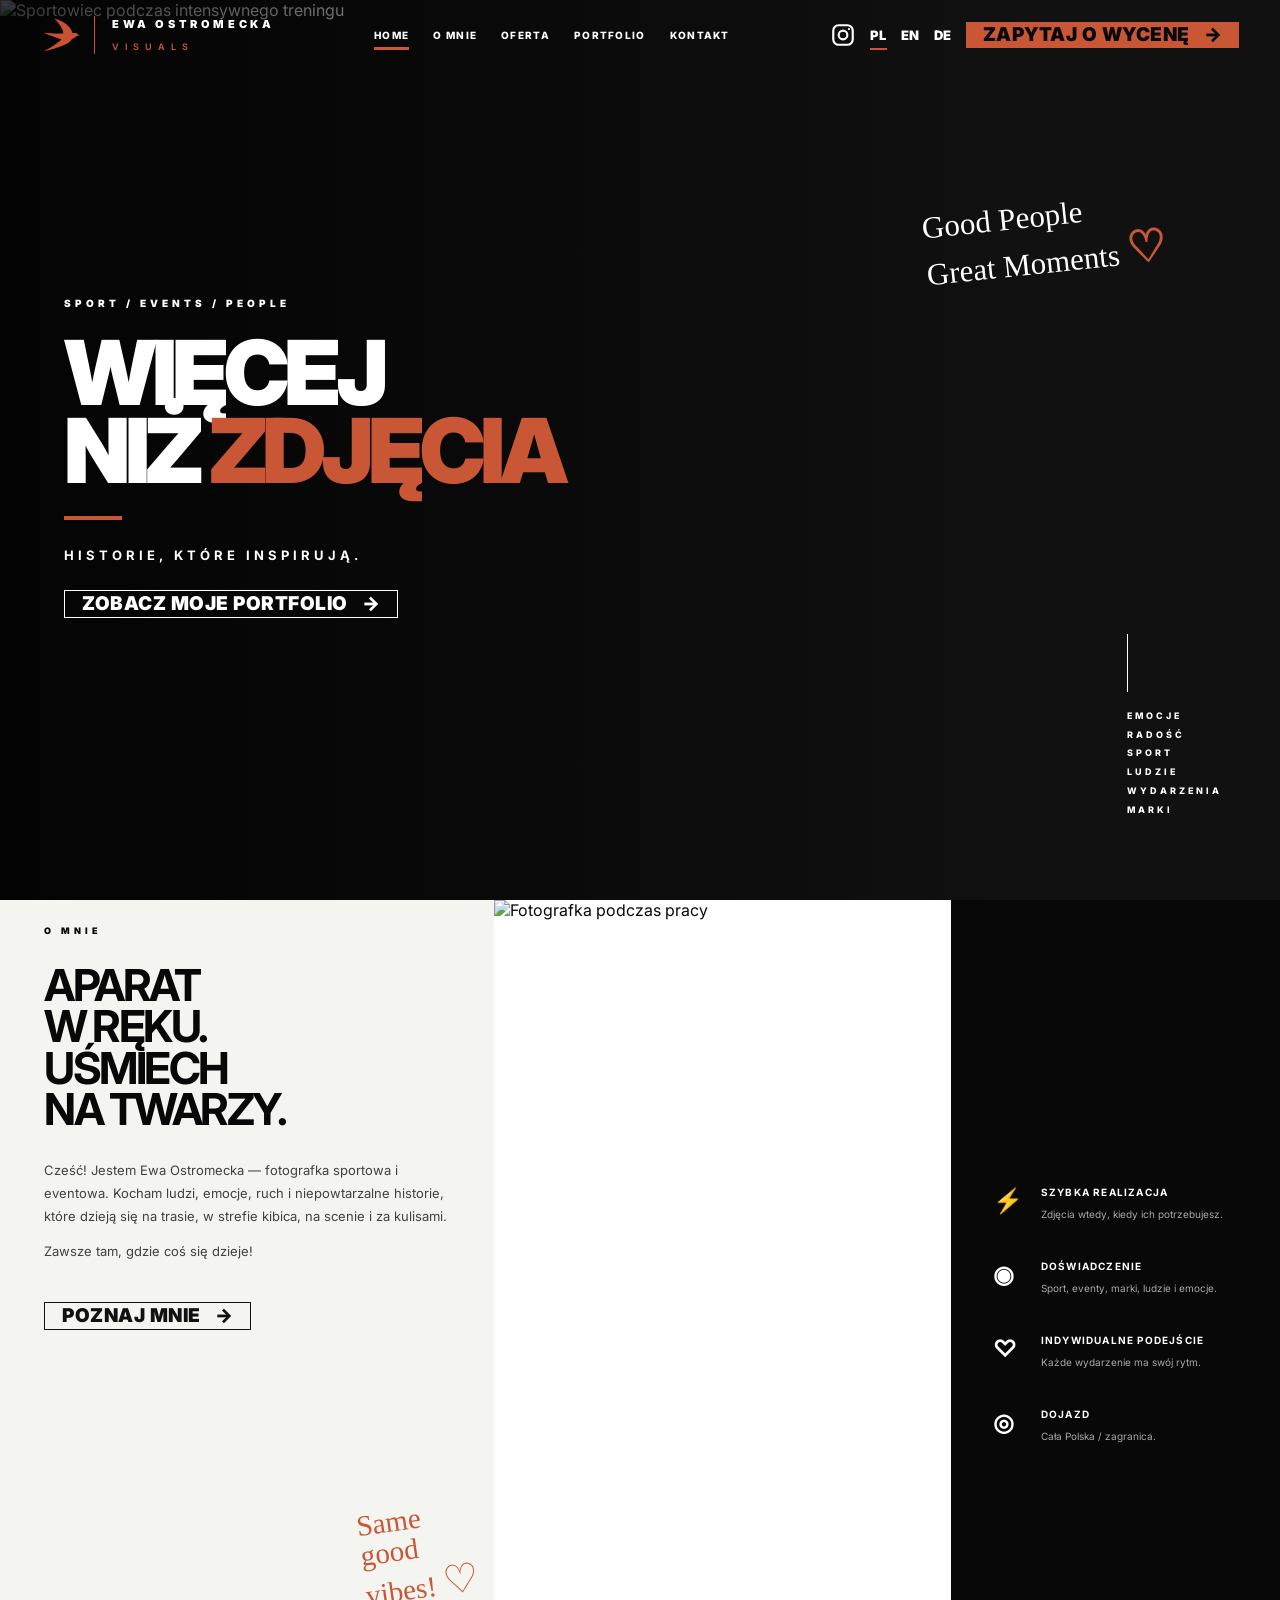
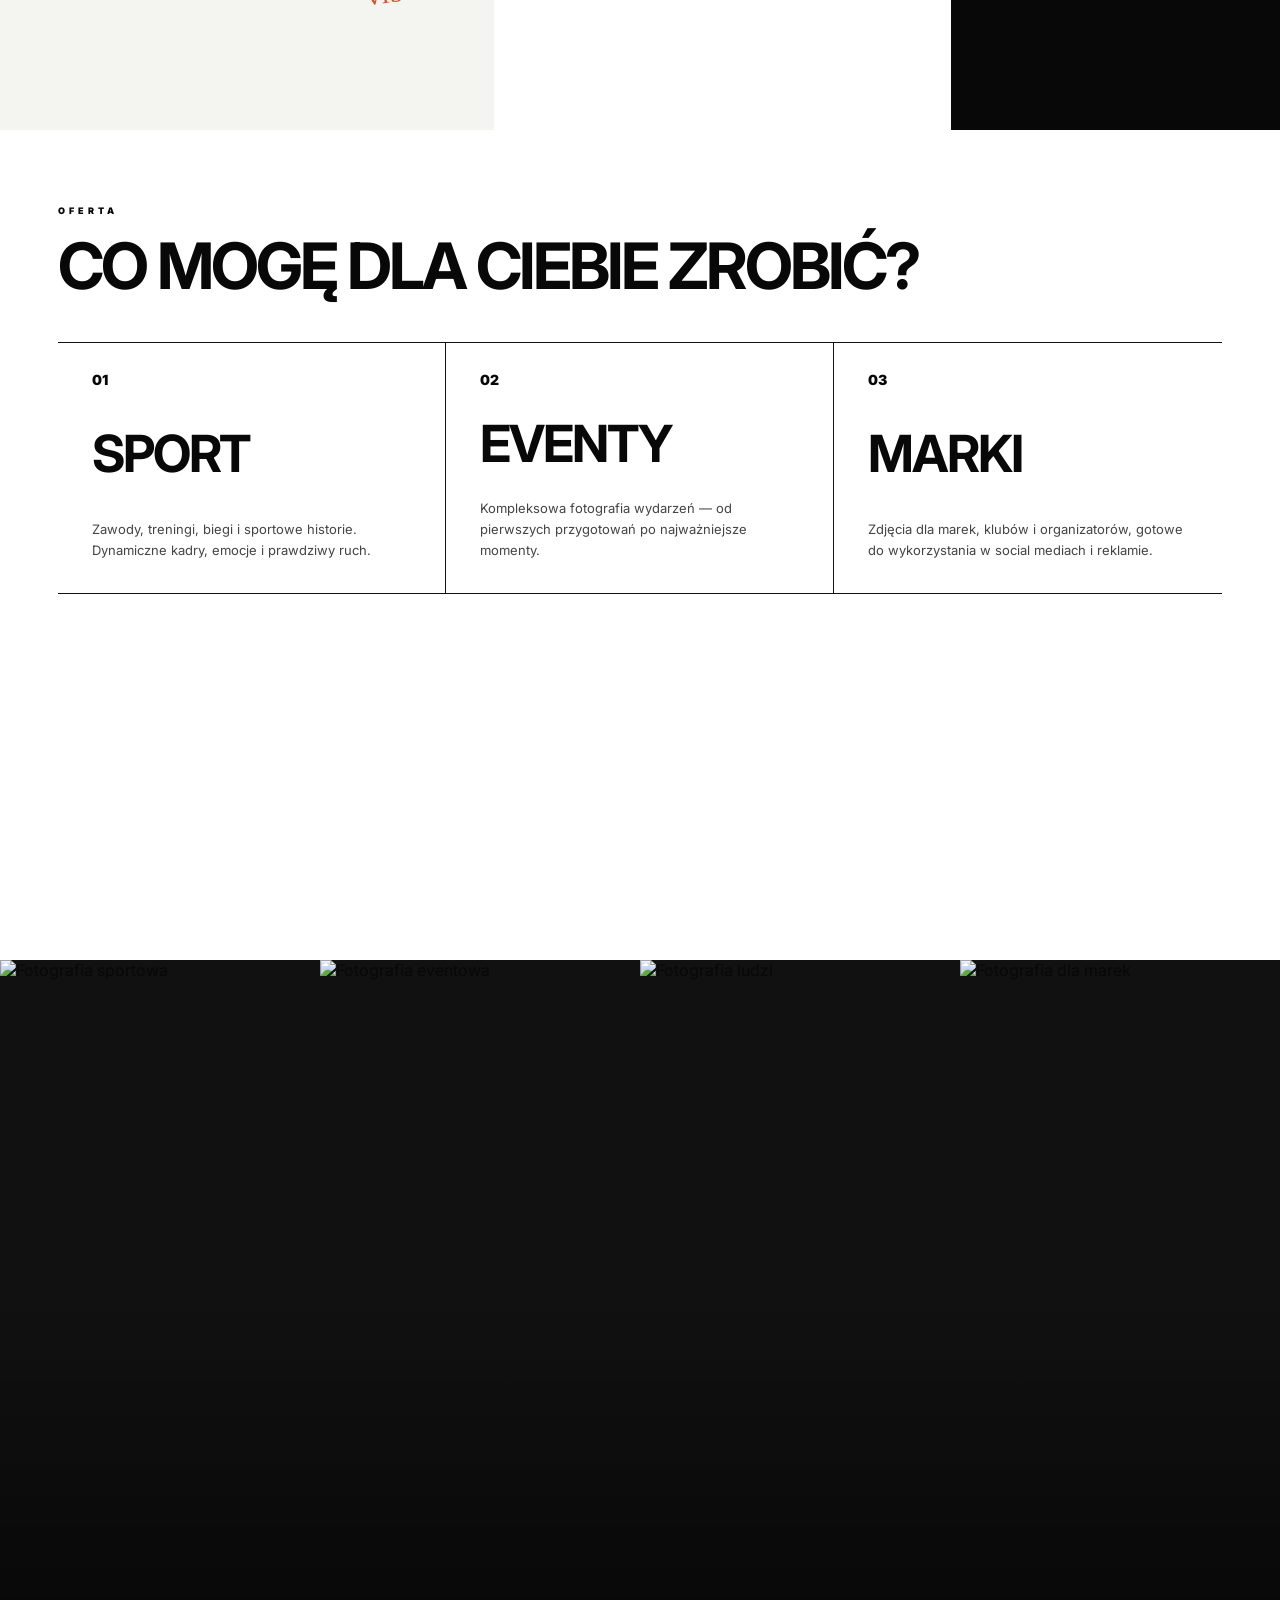
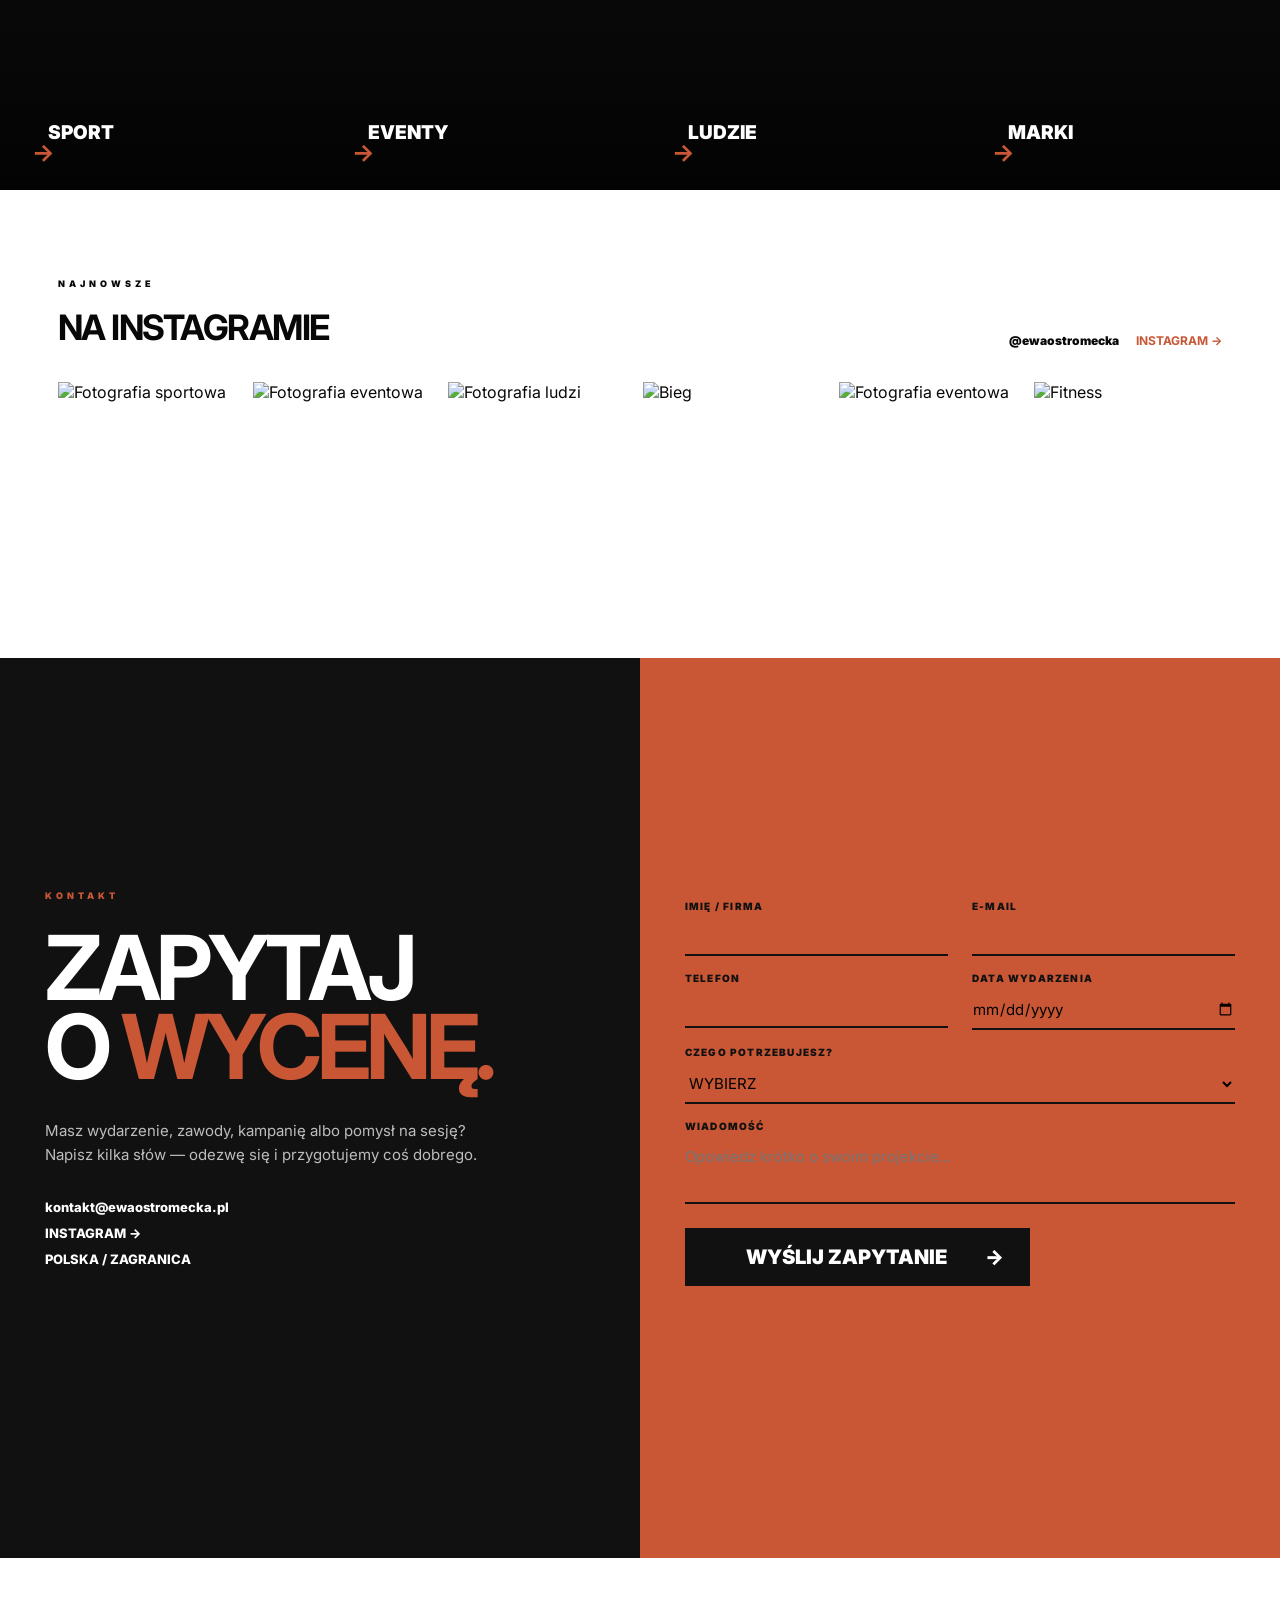
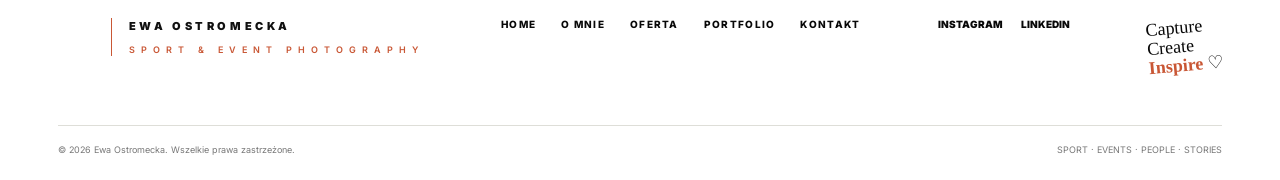
==== ewa-ostromecka-site/index.html @ eaaceb89 "Initial website version" ====
<!doctype html>
<html lang="pl">
<head>
  <meta charset="utf-8">
  <meta name="viewport" content="width=device-width, initial-scale=1">

  <title>Ewa Ostromecka — Sport & Event Photography</title>

  <meta
    name="description"
    content="Ewa Ostromecka — fotografia sportowa i eventowa. Emocje, ludzie, ruch i historie, które zostają na dłużej."
  >

  <meta name="theme-color" content="#caff00">

  <link rel="preconnect" href="https://fonts.googleapis.com">
  <link rel="preconnect" href="https://fonts.gstatic.com" crossorigin>

  <link
    href="https://fonts.googleapis.com/css2?family=Inter:wght@400;500;600;700;800;900&family=Permanent+Marker&display=swap"
    rel="stylesheet"
  >

  <link rel="stylesheet" href="css/style.css">
</head>

<body>

<header class="site-header" id="siteHeader">

  <a
  class="brand"
  href="#home"
  aria-label="Ewa Ostromecka — strona główna"
>
  <span class="brand-mark">
    <img src="images/jaskolka-final-czysta.png" alt="">
  </span>

  <span class="brand-name">
    EWA OSTROMECKA
  </span>

  <span class="brand-sub">
    VISUALS
  </span>
</a>

  <nav class="main-nav" aria-label="Główna nawigacja">

    <a
      class="active"
      href="#home"
      data-i18n="navHome"
    >
      HOME
    </a>

    <a
      href="#about"
      data-i18n="navAbout"
    >
      O MNIE
    </a>

    <a
      href="#offer"
      data-i18n="navOffer"
    >
      OFERTA
    </a>

    <a
      href="#portfolio"
      data-i18n="navPortfolio"
    >
      PORTFOLIO
    </a>

    <a
      href="#contact"
      data-i18n="navContact"
    >
      KONTAKT
    </a>

  </nav>


  <div class="header-actions">

    <a
      class="ig-mini"
      href="https://www.instagram.com/ewaostromecka/"
      target="_blank"
      rel="noopener"
      aria-label="Instagram"
    >
      <svg viewBox="0 0 24 24" aria-hidden="true">
        <rect x="3" y="3" width="18" height="18" rx="5" ry="5"></rect>
        <circle cx="12" cy="12" r="4"></circle>
        <circle cx="17.5" cy="6.5" r="1"></circle>
      </svg>
    </a>


    <div class="lang-switcher">

      <button
        class="lang-btn active"
        data-lang="pl"
      >
        PL
      </button>

      <button
        class="lang-btn"
        data-lang="en"
      >
        EN
      </button>

      <button
        class="lang-btn"
        data-lang="de"
      >
        DE
      </button>

    </div>


    <a class="button button-lime" href="#contact">
      <span data-i18n="quote">
        ZAPYTAJ O WYCENĘ
      </span>
      <span>→</span>
    </a>


    <button
      class="menu-toggle"
      aria-label="Otwórz menu"
      aria-expanded="false"
    >
      <span></span>
      <span></span>
    </button>

  </div>

</header>


<main>


<!-- =========================
     HOME
========================= -->

<section class="hero" id="home">

  <div class="hero-media">

    <img
      src="https://images.unsplash.com/photo-1538805060514-97d9cc17730c?auto=format&fit=crop&w=2200&q=88"
      alt="Sportowiec podczas intensywnego treningu"
      data-i18n-alt="heroImageAlt"
    >

  </div>


  <div class="hero-overlay"></div>


  <div class="hero-content reveal">

    <div
      class="eyebrow"
      data-i18n="heroEyebrow"
    >
      SPORT / EVENTS / PEOPLE
    </div>


    <h1>
      <span data-i18n="heroTitle">
        WIĘCEJ<br>
        NIŻ <em>ZDJĘCIA</em>
      </span>
    </h1>


    <span class="accent-line"></span>


    <p data-i18n="heroText">
      Historie, które inspirują.
    </p>


    <a
      class="button button-outline"
      href="#portfolio"
    >
      <span data-i18n="portfolioButton">
        ZOBACZ MOJE PORTFOLIO
      </span>
      <span>→</span>
    </a>

  </div>


  <div class="hero-scribble">
    Good People<br>
    <strong>Great Moments</strong>
    <b>♡</b>
  </div>


  <div class="hero-side">
    <span data-i18n="heroSide">
      EMOCJE<br>
      RADOŚĆ<br>
      SPORT<br>
      LUDZIE<br>
      WYDARZENIA<br>
      MARKI
    </span>
  </div>

</section>



<!-- =========================
     O MNIE
========================= -->

<section class="about" id="about">

  <div class="about-copy reveal">

   <div class="section-label" data-i18n="aboutLabel">
  O MNIE <span></span>
</div>


    <h2 data-i18n="aboutTitle">
      APARAT<br>
      W RĘKU.<br>
      UŚMIECH<br>
      NA TWARZY.
    </h2>


    <p data-i18n="aboutText1">
      Cześć! Jestem Ewa Ostromecka — fotografka sportowa i eventowa.
      Kocham ludzi, emocje, ruch i niepowtarzalne historie, które dzieją
      się na trasie, w strefie kibica, na scenie i za kulisami.
    </p>


    <p data-i18n="aboutText2">
      Zawsze tam, gdzie coś się dzieje!
    </p>


    <a
      class="button button-dark-outline"
      href="#contact"
    >
      <span data-i18n="aboutButton">
        POZNAJ MNIE
      </span>
      <span>→</span>
    </a>

  </div>


  <div class="about-photo reveal">

    <img
      src="https://images.unsplash.com/photo-1554048612-b6a482bc67e5?auto=format&fit=crop&w=1200&q=88"
      alt="Fotografka podczas pracy"
      data-i18n-alt="aboutImageAlt"
    >


    <div class="photo-sticker">
      Same<br>
      good<br>
      vibes! <span>♡</span>
    </div>

  </div>


  <div class="benefits">


    <article>

      <strong>⚡</strong>

      <div>

        <h3 data-i18n="benefit1Title">
          SZYBKA REALIZACJA
        </h3>

        <p data-i18n="benefit1Text">
          Zdjęcia wtedy, kiedy ich potrzebujesz.
        </p>

      </div>

    </article>



    <article>

      <strong>◉</strong>

      <div>

        <h3 data-i18n="benefit2Title">
          DOŚWIADCZENIE
        </h3>

        <p data-i18n="benefit2Text">
          Sport, eventy, marki, ludzie i emocje.
        </p>

      </div>

    </article>



    <article>

      <strong>♡</strong>

      <div>

        <h3 data-i18n="benefit3Title">
          INDYWIDUALNE PODEJŚCIE
        </h3>

        <p data-i18n="benefit3Text">
          Każde wydarzenie ma swój rytm.
        </p>

      </div>

    </article>



    <article>

      <strong>◎</strong>

      <div>

        <h3 data-i18n="benefit4Title">
          DOJAZD
        </h3>

        <p data-i18n="benefit4Text">
          Cała Polska / zagranica.
        </p>

      </div>

    </article>

  </div>

</section>



<!-- =========================
     OFERTA
========================= -->

<section class="offer reveal" id="offer">

  <div class="section-head">

    <div>

      <div class="section-label" data-i18n="offerLabel">
  OFERTA <span></span>
</div>


      <h2 data-i18n="offerTitle">
        CO MOGĘ DLA CIEBIE ZROBIĆ?
      </h2>

    </div>

  </div>


  <div class="offer-grid">


    <article class="offer-card">

      <span class="offer-number">
        01
      </span>


      <h3 data-i18n="sportTitle">
        SPORT
      </h3>


      <p data-i18n="sportText">
        Zawody, treningi, biegi i sportowe historie.
        Dynamiczne kadry, emocje i prawdziwy ruch.
      </p>

    </article>



    <article class="offer-card">

      <span class="offer-number">
        02
      </span>


      <h3 data-i18n="eventsTitle">
        EVENTY
      </h3>


      <p data-i18n="eventsText">
        Kompleksowa fotografia wydarzeń — od pierwszych
        przygotowań po najważniejsze momenty.
      </p>

    </article>



    <article class="offer-card">

      <span class="offer-number">
        03
      </span>


      <h3 data-i18n="brandsTitle">
        MARKI
      </h3>


      <p data-i18n="brandsText">
        Zdjęcia dla marek, klubów i organizatorów,
        gotowe do wykorzystania w social mediach i reklamie.
      </p>

    </article>

  </div>

</section>



<!-- =========================
     PORTFOLIO
========================= -->

<section class="category-grid" id="portfolio">


  <a
    class="category-card reveal"
    href="#offer"
  >

    <img
      src="https://images.unsplash.com/photo-1552674605-db6ffd4facb5?auto=format&fit=crop&w=1000&q=85"
      alt="Fotografia sportowa"
      data-i18n-alt="sportImageAlt"
    >

    <span>
      <span data-i18n="sportTitle">
        SPORT
      </span>
      <b>→</b>
    </span>

  </a>



  <a
    class="category-card reveal"
    href="#offer"
  >

    <img
      src="https://images.unsplash.com/photo-1492684223066-81342ee5ff30?auto=format&fit=crop&w=1000&q=85"
      alt="Fotografia eventowa"
      data-i18n-alt="eventsImageAlt"
    >

    <span>
      <span data-i18n="eventsTitle">
        EVENTY
      </span>
      <b>→</b>
    </span>

  </a>



  <a
    class="category-card reveal"
    href="#offer"
  >

    <img
      src="https://images.unsplash.com/photo-1534528741775-53994a69daeb?auto=format&fit=crop&w=1000&q=85"
      alt="Fotografia ludzi"
      data-i18n-alt="peopleImageAlt"
    >

    <span>
      <span data-i18n="peopleTitle">
        LUDZIE
      </span>
      <b>→</b>
    </span>

  </a>



  <a
    class="category-card reveal"
    href="#offer"
  >

    <img
      src="https://images.unsplash.com/photo-1529139574466-a303027c1d8b?auto=format&fit=crop&w=1000&q=85"
      alt="Fotografia dla marek"
      data-i18n-alt="brandsImageAlt"
    >

    <span>
      <span data-i18n="brandsTitle">
        MARKI
      </span>
      <b>→</b>
    </span>

  </a>

</section>



<!-- =========================
     INSTAGRAM
========================= -->

<section class="instagram">

  <div class="section-head reveal">

    <div>
<div class="section-label">
  <span class="label-text" data-i18n="instagramLabel">
    NAJNOWSZE
  </span>
</div>


      <h2 data-i18n="instagramTitle">
        NA INSTAGRAMIE
      </h2>

    </div>


    <a
      href="https://www.instagram.com/ewaostromecka/"
      target="_blank"
      rel="noopener"
    >
      @ewaostromecka
      <b data-i18n="instagramLink">
        INSTAGRAM →
      </b>
    </a>

  </div>


  <div class="ig-grid">


    <a
      href="https://www.instagram.com/ewaostromecka/"
      target="_blank"
      class="ig-item"
    >

      <img
        src="https://images.unsplash.com/photo-1517649763962-0c623066013b?auto=format&fit=crop&w=700&q=85"
        alt="Sport"
        data-i18n-alt="sportImageAlt"
      >

    </a>



    <a
      href="https://www.instagram.com/ewaostromecka/"
      target="_blank"
      class="ig-item"
    >

      <img
        src="https://images.unsplash.com/photo-1506157786151-b8491531f063?auto=format&fit=crop&w=700&q=85"
        alt="Event"
        data-i18n-alt="eventsImageAlt"
      >

    </a>



    <a
      href="https://www.instagram.com/ewaostromecka/"
      target="_blank"
      class="ig-item"
    >

      <img
        src="https://images.unsplash.com/photo-1517841905240-472988babdf9?auto=format&fit=crop&w=700&q=85"
        alt="People"
        data-i18n-alt="peopleImageAlt"
      >

    </a>



    <a
      href="https://www.instagram.com/ewaostromecka/"
      target="_blank"
      class="ig-item"
    >

      <img
        src="https://images.unsplash.com/photo-1552674605-db6ffd4facb5?auto=format&fit=crop&w=700&q=85"
        alt="Running"
        data-i18n-alt="runningImageAlt"
      >

    </a>



    <a
      href="https://www.instagram.com/ewaostromecka/"
      target="_blank"
      class="ig-item"
    >

      <img
        src="https://images.unsplash.com/photo-1492684223066-81342ee5ff30?auto=format&fit=crop&w=700&q=85"
        alt="Event photography"
        data-i18n-alt="eventPhotographyImageAlt"
      >

    </a>



    <a
      href="https://www.instagram.com/ewaostromecka/"
      target="_blank"
      class="ig-item"
    >

      <img
        src="https://images.unsplash.com/photo-1518611012118-696072aa579a?auto=format&fit=crop&w=700&q=85"
        alt="Fitness"
        data-i18n-alt="fitnessImageAlt"
      >

    </a>

  </div>

</section>


<!-- =========================
     KONTAKT
========================= -->

<section class="contact-section" id="contact">

  <div class="contact-left">

    <div class="section-label" data-i18n="contactLabel">
  KONTAKT
</div>

<h2 data-i18n="contactFormTitle">
  ZAPYTAJ<br>
  O <em>WYCENĘ.</em>
</h2>

<p class="contact-intro" data-i18n="contactIntro">
  Masz wydarzenie, zawody, kampanię albo pomysł na sesję?
  Napisz kilka słów — odezwę się i przygotujemy coś dobrego.
</p>

    <div class="contact-details">

  <a href="mailto:kontakt@ewaostromecka.pl">
    kontakt@ewaostromecka.pl
  </a>

  <a href="https://www.instagram.com/ewaostromecka/"
     target="_blank"
     rel="noopener"
     data-i18n="instagramContact">
    INSTAGRAM →
  </a>

  <span data-i18n="location">
    POLSKA / ZAGRANICA
  </span>

</div>

  </div>


  <div class="contact-form-wrap">

    <form class="contact-form">

      <div class="form-row">

        <label>
  <span data-i18n="formName">IMIĘ / FIRMA</span>
  <input type="text" name="name" required>
</label>

        <label>
  <span data-i18n="formEmail">E-MAIL</span>
  <input type="email" name="email" required>
</label>

      </div>

      <div class="form-row">

        <label>
  <span data-i18n="formPhone">TELEFON</span>
  <input type="tel" name="phone">
</label>

       <label>
  <span data-i18n="formDate">DATA WYDARZENIA</span>
  <input type="date" name="date">
</label>

      </div>

     <label>
  <span data-i18n="formType">CZEGO POTRZEBUJESZ?</span>

  <select name="type">
  <option value="" data-i18n="formChoose" disabled selected hidden>WYBIERZ</option>
  <option value="sport" data-i18n="formSport">SPORT</option>
  <option value="event" data-i18n="formEvent">EVENT</option>
  <option value="people" data-i18n="formPeople">LUDZIE</option>
  <option value="brand" data-i18n="formBrand">MARKA</option>
  <option value="other" data-i18n="formOther">INNE</option>
</select>
</label>

 <label>
  <span data-i18n="formMessage">WIADOMOŚĆ</span>

  <textarea
    name="message"
    rows="5"
    data-i18n-placeholder="formPlaceholder"
    placeholder="Opowiedz krótko o swoim projekcie..."
  ></textarea>
</label>

     <button type="submit" class="contact-submit">
  <span data-i18n="formSubmit">WYŚLIJ ZAPYTANIE</span>
  <span>→</span>
</button>

    </form>

  </div>

</section>



<!-- =========================
     FOOTER
========================= -->

<footer>

  <div class="footer-top">


    <a
      class="brand dark-brand"
      href="#home"
    >

      <span class="brand-mark">
        <i>E</i><b>O</b>
      </span>

      <span class="brand-name">
        EWA OSTROMECKA
      </span>

      <span class="brand-sub">
        SPORT & EVENT PHOTOGRAPHY
      </span>

    </a>



    <nav class="footer-nav">

      <a href="#home" data-i18n="navHome">
        HOME
      </a>

      <a href="#about" data-i18n="navAbout">
        O MNIE
      </a>

      <a href="#offer" data-i18n="navOffer">
        OFERTA
      </a>

      <a href="#portfolio" data-i18n="navPortfolio">
        PORTFOLIO
      </a>

      <a href="#contact" data-i18n="navContact">
        KONTAKT
      </a>

    </nav>



    <div class="footer-social">

      <a
        href="https://www.instagram.com/ewaostromecka/"
        target="_blank"
        rel="noopener"
        data-i18n="instagramFooter"
      >
        INSTAGRAM
      </a>

      <a
        href="https://www.linkedin.com/"
        target="_blank"
        rel="noopener"
      >
        LINKEDIN
      </a>

    </div>



    <div class="footer-scribble">

      Capture<br>
      Create<br>
      <b>Inspire</b> ♡

    </div>

  </div>



  <div class="footer-bottom">

    <span data-i18n="copyright">
      © 2026 Ewa Ostromecka. Wszelkie prawa zastrzeżone.
    </span>

    <span>
      SPORT · EVENTS · PEOPLE · STORIES
    </span>

  </div>

</footer>



<script src="js/script.js"></script>

</body>
</html>
---- ewa-ostromecka-site/css/style.css ----
:root {
  --header-height: 70px;

  --black: #080808;
  --white: #fff;
  --off: #f4f4f0;
  --accent: #C95735;
  --muted: #686868;
  --line: #deded8;
  --terracotta: #C95735;
  --ease: cubic-bezier(.22,1,.36,1);
}

* {
  box-sizing: border-box;
  margin: 0;
  padding: 0;
}

html {
  scroll-behavior: smooth;
  scroll-padding-top: var(--header-height);
}
body{font-family:Inter,Arial,sans-serif;color:var(--black);background:var(--white);overflow-x:hidden}

a{text-decoration:none;color:inherit}img{display:block;width:100%;height:100%;object-fit:cover}

button{font:inherit}

.site-header{
  position:absolute;
  z-index:50;
  top:0;
  left:0;
  width:100%;
  height:var(--header-height);
  box-sizing:border-box;

  display:flex;
  align-items:center;
  justify-content:space-between;

  padding:0 3.2%;
  color:#fff;

  transition:.3s var(--ease);
}

.site-header.scrolled{
  position:fixed;
  height:var(--header-height);
  padding:0 2.0;

  background:rgba(8,8,8,.92);
  backdrop-filter:blur(16px);
  box-shadow:0 5px 30px rgba(0,0,0,.15);
}

.brand{display:flex;flex-direction:column;line-height:1}

.brand-mark{font-size:48px;font-weight:900;font-style:italic;letter-spacing:-8px;line-height:.75;display:block}

.brand-mark i{font-style:italic}.brand-mark b{color:var(--terracotta)}

.brand-name{font-size:11px;font-weight:900;letter-spacing:3.6px;margin-top:10px}

.brand-sub{font-size:7px;letter-spacing:1.9px;margin-top:5px}

.main-nav{
  display:flex;
  gap:24px;
  align-items:center;
  min-width:0;
}

.main-nav a,.footer-nav a{
  font-size:10px;
  font-weight:800;
  letter-spacing:1.3px;
  position:relative;
  white-space:nowrap;
}

.main-nav a:after{content:"";position:absolute;left:0;bottom:-9px;height:3px;width:0;background:var(--terracotta);transition:.25s}

.main-nav a:hover:after,.main-nav a.active:after{width:100%}

.header-actions{
  display:flex;
  align-items:center;
  gap:14px;
  flex-shrink:0;
}

.ig-mini svg{

  width:26px;

  height:26px;

  display:block;

  fill:none;

  stroke:currentColor;

  stroke-width:2;

}



.ig-mini svg circle:last-child{

  fill:currentColor;

  stroke:none;

}

.button{
  display:inline-flex;
  align-items:center;
  gap:14px;
  justify-content:center;
  padding:13px 17px;
  font-size:10px;
  font-weight:900;
  letter-spacing:.5px;
  transition:.25s var(--ease)
}

.button span{font-size:19px;line-height:0}.button-lime{background:var(--terracotta);color:var(--black)}.button-lime:hover{transform:translateY(-3px)}

.button-outline{border:1px solid #fff;color:#fff}.button-outline:hover{background:#fff;color:#000}

.button-dark-outline{border:1px solid #111;color:#111;margin-top:28px}.button-dark-outline:hover{background:#111;color:#fff}

.menu-toggle{display:none;background:none;border:0;color:#fff;width:34px}.menu-toggle span{display:block;height:2px;background:#fff;margin:7px 0}

.hero {

  height: 100vh;

  min-height: 650px;



  position: relative;



  display: flex;

  align-items: center;



  overflow: hidden;



  background: #111;

  color: #fff;

}

.hero-media,.hero-overlay{position:absolute;inset:0}.hero-media img{object-position:center}

.hero-overlay{background:linear-gradient(90deg,rgba(0,0,0,.78) 0%,rgba(0,0,0,.42) 43%,rgba(0,0,0,.02) 80%)}

.hero-content{position:relative;z-index:2;width:90%;max-width:1400px;margin:auto;padding-top:15px}.eyebrow{font-size:10px;font-weight:900;letter-spacing:4px;margin-bottom:25px}

.hero h1{font-size:clamp(58px,7vw,105px);line-height:.86;letter-spacing:-5px;font-weight:900}.hero h1 em{font-style:normal;color:var(--terracotta)}

.accent-line{display:block;width:58px;height:4px;background:var(--terracotta);margin:27px 0}.hero-content p{font-size:13px;font-weight:700;letter-spacing:4px;text-transform:uppercase;margin-bottom:27px}

.hero-scribble{position:absolute;z-index:2;right:9%;top:22%;font-family:"Permanent Marker",cursive;font-size:31px;line-height:1.15;transform:rotate(-6deg);color:#fff}.hero-scribble strong{font-weight:400}.hero-scribble b{color:var(--accent);font-size:44px}

.hero-side{position:absolute;z-index:2;right:4.5%;bottom:80px;font-size:9px;font-weight:800;letter-spacing:3px;line-height:2.1}.hero-side:before{content:"";display:block;width:1px;height:58px;background:#fff;margin-bottom:15px}

.category-grid {
  width:100%;
  height:100%;
  display:grid;
  grid-template-columns:repeat(4,minmax(0,1fr));
}

.category-card {
  width:100%;
  height:100%;
  min-height:0;
  position:relative;
  overflow:hidden;
  background:#111;
}

.category-card:after{content:"";position:absolute;inset:0;background:linear-gradient(transparent 40%,rgba(0,0,0,.82))}

.category-card img{transition:.6s var(--ease)}.category-card:hover img{transform:scale(1.06)}

.category-card span{position:absolute;z-index:2;bottom:23px;left:24px;color:#fff;font-size:19px;font-weight:900}.category-card b{color:var(--terracotta);font-size:24px;margin-left:8px}

.about {
  display: grid;
  grid-template-columns: 1.08fr 1fr .72fr;

  width: 100%;
  height: calc(100dvh - var(--header-height));
  min-height: 0;

  overflow: hidden;
}

.about-copy{background:var(--off);padding:25px 9%}.section-label{display:flex;align-items:center;gap:13px;font-size:9px;font-weight:900;letter-spacing:4px}.section-label span{width:46px;height:3px;background:var(--terracotta);display:inline-block}

.about h2{font-size:44px;line-height:.94;letter-spacing:-2.5px;margin:29px 0}.about-copy p{max-width:490px;color:#414141;font-size:13px;line-height:1.75;margin-bottom:12px}.about-photo{position:relative;min-height:550px; transform: translateY(-0px)}.about-photo img{

  object-position:center 100%;}.photo-sticker{position:absolute;left:-29%;bottom:15%;font-family:"Permanent Marker",cursive;color:var(--accent);font-size:29px;line-height:1.05;transform:rotate(-8deg)}.photo-sticker span{color:var(--terracotta);font-size:40px}

.benefits{background:var(--black);color:#fff;padding:65px 42px;display:flex;flex-direction:column;justify-content:center;gap:38px}.benefits article{display:grid;grid-template-columns:35px 1fr;gap:13px}.benefits strong{font-size:24px;color:#fff}.benefits h3{font-size:10px;letter-spacing:1.2px;margin-bottom:8px}.benefits p{font-size:10px;line-height:1.6;color:#a8a8a8}

.instagram{padding:88px 4.5%}.section-head{display:flex;justify-content:space-between;align-items:flex-end;margin-bottom:34px}.section-head h2{font-size:35px;letter-spacing:-1.5px;margin-top:17px}.section-head>a{font-size:12px;font-weight:900}.section-head>a b{color:var(--accent);margin-left:15px}

.instagram .section-label .label-text{

  width:auto;

  height:auto;

  background:none;

  display:inline;

}

.ig-grid{display:grid;grid-template-columns:repeat(6,1fr);gap:7px}.ig-item{aspect-ratio:1;overflow:hidden;position:relative}.ig-item:after{content:"↗";position:absolute;right:12px;top:12px;width:30px;height:30px;border-radius:50%;display:grid;place-items:center;background:#fff;font-weight:900;opacity:0;transition:.25s}.ig-item:hover:after{opacity:1}.ig-item img{transition:.5s var(--ease)}.ig-item:hover img{transform:scale(1.06)}

.cta{display:grid;grid-template-columns:1fr 1fr;min-height:350px;background:var(--black);color:#fff}.cta-copy{padding:65px 9%;display:flex;flex-direction:column;justify-content:center}.handwritten{font-family:"Permanent Marker",cursive;font-size:31px;transform:rotate(-5deg);margin-bottom:22px}.cta h2{font-size:65px;line-height:.86;letter-spacing:-4px}.cta h2 em{font-style:normal;color:var(--terracotta)}.cta-photo{position:relative}.cta-photo:after{content:"";position:absolute;inset:0;background:linear-gradient(90deg,#080808,transparent 42%)}.cta-photo .button{position:absolute;z-index:2;right:10%;top:50%;transform:translateY(-50%)}

footer{padding:60px 4.5% 25px}.footer-top{display:flex;align-items:flex-start;justify-content:space-between;gap:35px}.dark-brand{color:#111}.footer-nav{display:flex;gap:25px;flex-wrap:wrap}.footer-social{display:flex;gap:18px;font-size:10px;font-weight:900}.footer-scribble{font-family:"Permanent Marker",cursive;font-size:18px;line-height:1.05;transform:rotate(-5deg)}.footer-scribble b{color:var(--accent)}.footer-bottom{display:flex;justify-content:space-between;border-top:1px solid var(--line);margin-top:50px;padding-top:18px;font-size:9px;color:#777}

.reveal{opacity:0;transform:translateY(22px);transition:opacity .8s var(--ease),transform .8s var(--ease)}.reveal.visible{opacity:1;transform:none}

@media(max-width:1050px){.main-nav{display:none}.menu-toggle{display:block}.header-actions .lang{display:none}.hero-scribble{display:none}.about{grid-template-columns:1fr 1fr}.benefits{grid-column:1/-1;display:grid;grid-template-columns:repeat(2,1fr);padding:50px 7%}.ig-grid{grid-template-columns:repeat(3,1fr)}}

@media(max-width:680px){.site-header{padding:17px 5%}.brand-mark{font-size:39px}.brand-name{font-size:9px;letter-spacing:2.7px}.brand-sub{font-size:6px}.header-actions{gap:12px}.ig-mini{font-size:21px}.header-actions .button{padding:11px 12px;font-size:8px}.hero{height:680px;min-height:680px}.hero-overlay{background:linear-gradient(90deg,rgba(0,0,0,.76),rgba(0,0,0,.22))}.hero-content{width:90%;padding-top:90px}.hero h1{font-size:56px;letter-spacing:-3px}.hero-scribble,.hero-side{display:none}.category-grid{grid-template-columns:1fr 1fr}.category-card{height:185px}.category-card span{left:14px;bottom:14px;font-size:14px}.category-card b{font-size:18px}.about{display:flex;flex-direction:column}.about-copy{padding:60px 7%}.about h2{font-size:38px}.about-photo{height:450px;min-height:0}.photo-sticker{left:5%;bottom:8%}.benefits{display:flex;padding:58px 7%;gap:30px}.instagram{padding:65px 5%}.section-head{display:block}.section-head>a{display:block;margin-top:20px}.section-head h2{font-size:29px}.ig-grid{grid-template-columns:repeat(2,1fr)}.ig-item:nth-child(n+5){display:none}.client-list{justify-content:center}.client-list span{font-size:15px}.cta{display:block}.cta-copy{min-height:310px;padding:60px 7%}.cta h2{font-size:53px}.cta-photo{height:260px}.cta-photo .button{right:7%;top:50%}.footer-top{display:grid;grid-template-columns:1fr 1fr}.footer-nav{grid-column:1/-1}.footer-scribble{justify-self:end}.footer-bottom{display:block;line-height:1.8}.footer-bottom span{display:block;margin-bottom:5px}}



@media(max-width:1050px){

  .main-nav.mobile-open{

    display:flex;position:absolute;left:0;right:0;top:100%;

    padding:25px 6%;background:rgba(8,8,8,.97);

    flex-direction:column;align-items:flex-start;gap:22px;

    border-top:1px solid rgba(255,255,255,.12)

  }

}





/* Active navigation state: the underline stays visible for the current section. */

.main-nav a:after,

.footer-nav a:after{

  content:"";

  position:absolute;

  left:0;

  bottom:-9px;

  height:3px;

  width:0;

  background:var(--terracotta);

  transition:width .25s var(--ease);

}

.main-nav a:hover:after,

.main-nav a.active:after,

.footer-nav a:hover:after{

  width:100%;

}

.footer-nav a{position:relative}

/* =========================================================
   HERO
========================================================= */

.hero {
  width: 100%;
  height: 100dvh;
  min-height: 650px;
}


/* =========================================================
   ABOUT
========================================================= */

.about{
  display:grid;
  grid-template-columns:1.08fr 1fr .72fr;
  overflow:hidden;
}

.about-copy,
.about-photo,
.benefits {
  min-width: 0;
  min-height: 0;
}


/* =========================================================
   PORTFOLIO
========================================================= */

#portfolio {
  width: 100%;
  height: calc(100dvh - var(--header-height));
  min-height: 0;

  overflow: hidden;
}

.category-grid {
  width: 100%;
  height: 100%;

  display: grid;
  grid-template-columns: repeat(4, minmax(0, 1fr));
}

.category-card {
  width: 100%;
  height: 100%;
  min-height: 0;

  position: relative;
  overflow: hidden;
}


/* =========================================================
   OFFER
========================================================= */

.offer {
  width: 100%;
  min-height: calc(100dvh - var(--header-height));

  padding: 75px 4.5% 80px;

  background: #fff;
}

.offer .section-head {
  margin-bottom: 45px;
}

.offer .section-head h2 {
  font-size: clamp(40px, 5vw, 68px);
  line-height: .95;
  letter-spacing: -3px;
  margin-top: 20px;
}


/* OFFER GRID */

.offer-grid {
  display: grid;
  grid-template-columns: repeat(3, minmax(0, 1fr));
  gap: 0;

  border-top: 1px solid #111;
  border-bottom: 1px solid #111;
}

.offer-card {
  min-height: 250px;

  padding: 28px 34px 32px;

  border-right: 1px solid #111;

  display: flex;
  flex-direction: column;
  justify-content: space-between;

  background: #fff;

  transition:
    background .25s ease,
    transform .25s ease;
}

.offer-card:last-child {
  border-right: 0;
}

.offer-card:hover {
  background: var(--terracotta);
}

.offer-number {
  font-size: 14px;
  font-weight: 900;
}

.offer-card h3 {
  font-size: clamp(32px, 4vw, 55px);
  line-height: .9;
  letter-spacing: -2px;
  margin: 20px 0;
}

.offer-card p {
  max-width: 330px;

  font-size: 13px;
  line-height: 1.6;

  color: #444;
}


/* =========================================================
   CONTACT
========================================================= */

.contact-section {
  width: 100%;
  min-height: calc(100dvh - var(--header-height));
}


/* =========================================================
   MOBILE
========================================================= */

@media (max-width: 680px) {

  .hero {
    height: 100dvh;
    min-height: 680px;
  }

  .about {
    display: flex;
    flex-direction: column;

    height: auto;
    min-height: 0;
  }

  .about-copy {
    padding: 60px 7%;
  }

  .about-photo {
    height: 450px;
    min-height: 0;
  }

  .benefits {
    display: flex;
    padding: 58px 7%;
    gap: 30px;
  }


  /* PORTFOLIO */

  #portfolio {
    height: auto;
    min-height: 0;
  }

  .category-grid {
    grid-template-columns: 1fr 1fr;
    height: auto;
  }

  .category-card {
    height: 300px;
  }


  /* OFFER */

  .offer {
    min-height: auto;
    padding: 70px 6%;
  }

  .offer-grid {
    grid-template-columns: 1fr;
  }

  .offer-card {
    min-height: 230px;

    border-right: 0;
    border-bottom: 1px solid #111;
  }

  .offer-card:last-child {
    border-bottom: 0;
  }


  /* CONTACT */

  .contact-section {
    min-height: auto;
    grid-template-columns: 1fr;
  }
}

/* =========================

   LANGUAGE SWITCHER

========================= */



.lang-switcher{

  display:flex;

  align-items:center;

  gap:14px;

}



.lang-btn{

  appearance:none;

  border:0;

  background:transparent;

  color:#fff;

  padding:0;

  font-family:Inter,Arial,sans-serif;

  font-size:13px;

  font-weight:900;

  letter-spacing:.5px;

  cursor:pointer;

  position:relative;

}



.lang-btn::after{

  content:"";

  position:absolute;

  left:0;

  right:0;

  bottom:-7px;

  height:2px;

  background:var(--terracotta);

  transform:scaleX(0);

  transform-origin:center;

  transition:transform .2s ease;

}



.lang-btn.active::after{

  transform:scaleX(1);

}



.lang-btn:hover{

  color:var(--terracotta);

}

.contact-section{

  min-height:100svh;

  display:grid;

  grid-template-columns:1fr 1fr;

  background:#111;

  color:#fff;

}



.contact-left{
  padding:30px 7%;
  display:flex;
  flex-direction:column;
  justify-content:center;
  transform:translateY(-30px);
}



.contact-left .section-label{

  color:#C95735;

  margin-bottom:28px;

}



.contact-left h2{

  margin:0;

  font-size:clamp(55px,7vw,105px);

  line-height:.88;

  letter-spacing:-5px;

}



.contact-left h2 em{

  color:#C95735;

  font-style:normal;

}



.contact-intro{

  max-width:440px;

  margin:32px 0;

  font-size:15px;

  line-height:1.6;

  color:#bdbdbd;

}



.contact-details{

  display:flex;

  flex-direction:column;

  gap:10px;

  font-size:13px;

  font-weight:800;

}



.contact-details a{

  color:#fff;

  text-decoration:none;

}



.contact-form-wrap{

  background:#C95735;

  color:#111;

  padding:40px 7%;

  display:flex;

  align-items:center;
}



.contact-form{

  width:100%;

  max-width:620px;

  margin:0 auto;

    transform:translateY(-15px);

}



.form-row{

  display:grid;

  grid-template-columns:1fr 1fr;

  gap:24px;

}



.contact-form label{

  display:flex;

  flex-direction:column;

  gap:7px;

  margin-bottom:16px;

  font-size:10px;

  font-weight:900;

  letter-spacing:1.2px;

}



.contact-form input,

.contact-form select,

.contact-form textarea{

  width:100%;

  box-sizing:border-box;

  border:0;

  border-bottom:2px solid #111;

  background:transparent;

  padding:8px 0;

  font-family:inherit;

  font-size:15px;

  outline:none;

  border-radius:0;

}



.contact-form textarea{

  resize:none;

  min-height:65px;

  height:65px;

}



.contact-submit{

  margin-top:8px;

  border:2px solid #111;

  background:#111;

  color:#fff;

  padding:15px 24px;

  font-size:13px;

  font-weight:900;

  cursor:pointer;

}



.contact-submit span{

  margin-left:35px;

  font-size:20px;

}



@media(max-width:680px){

  .contact-section{

    grid-template-columns:1fr;

  }



  .contact-left{

    padding:70px 7%;

  }



  .contact-left h2{

    font-size:58px;

    letter-spacing:-3px;

  }



  .contact-form-wrap{

    padding:60px 7%;

  }



  .form-row{

    grid-template-columns:1fr;

    gap:0;

  }

}

/* =========================================================
   LOGO — SWALLOW + NAME
   ========================================================= */
.brand{
  display:grid;
  grid-template-columns:48px 1px auto;
  grid-template-rows:auto auto;
  column-gap:11px;
  align-items:center;
  line-height:1;
  flex-shrink:0;
  transform:none;
}

.brand-mark{
  grid-column:1;
  grid-row:1 / 3;
  width:54px;
  height:38px;
  display:flex;
  align-items:center;
  justify-content:flex-start;
  border-right:1px solid var(--terracotta);
  padding-right:12px;
  box-sizing:border-box;
  overflow:hidden;
  font-size:0;
}

.brand-mark svg{
  display:block;
  width:42px;
  height:30px;
  max-width:42px;
  max-height:30px;
  flex:0 0 auto;
  fill:var(--terracotta);
}

.brand-name{
  grid-column:3;
  grid-row:1;
  margin-top:0;
  font-size:11px;
  font-weight:900;
  letter-spacing:3.6px;
  white-space:nowrap;
}

.brand-sub{
  grid-column:3;
  grid-row:2;
  margin-top:7px;
  font-size:9px;
  font-weight:600;
  letter-spacing:6px;
  color:var(--terracotta);
  white-space:nowrap;
}

.site-header > .brand{min-width:0}
.main-nav{min-width:0}
.header-actions{flex-shrink:0}
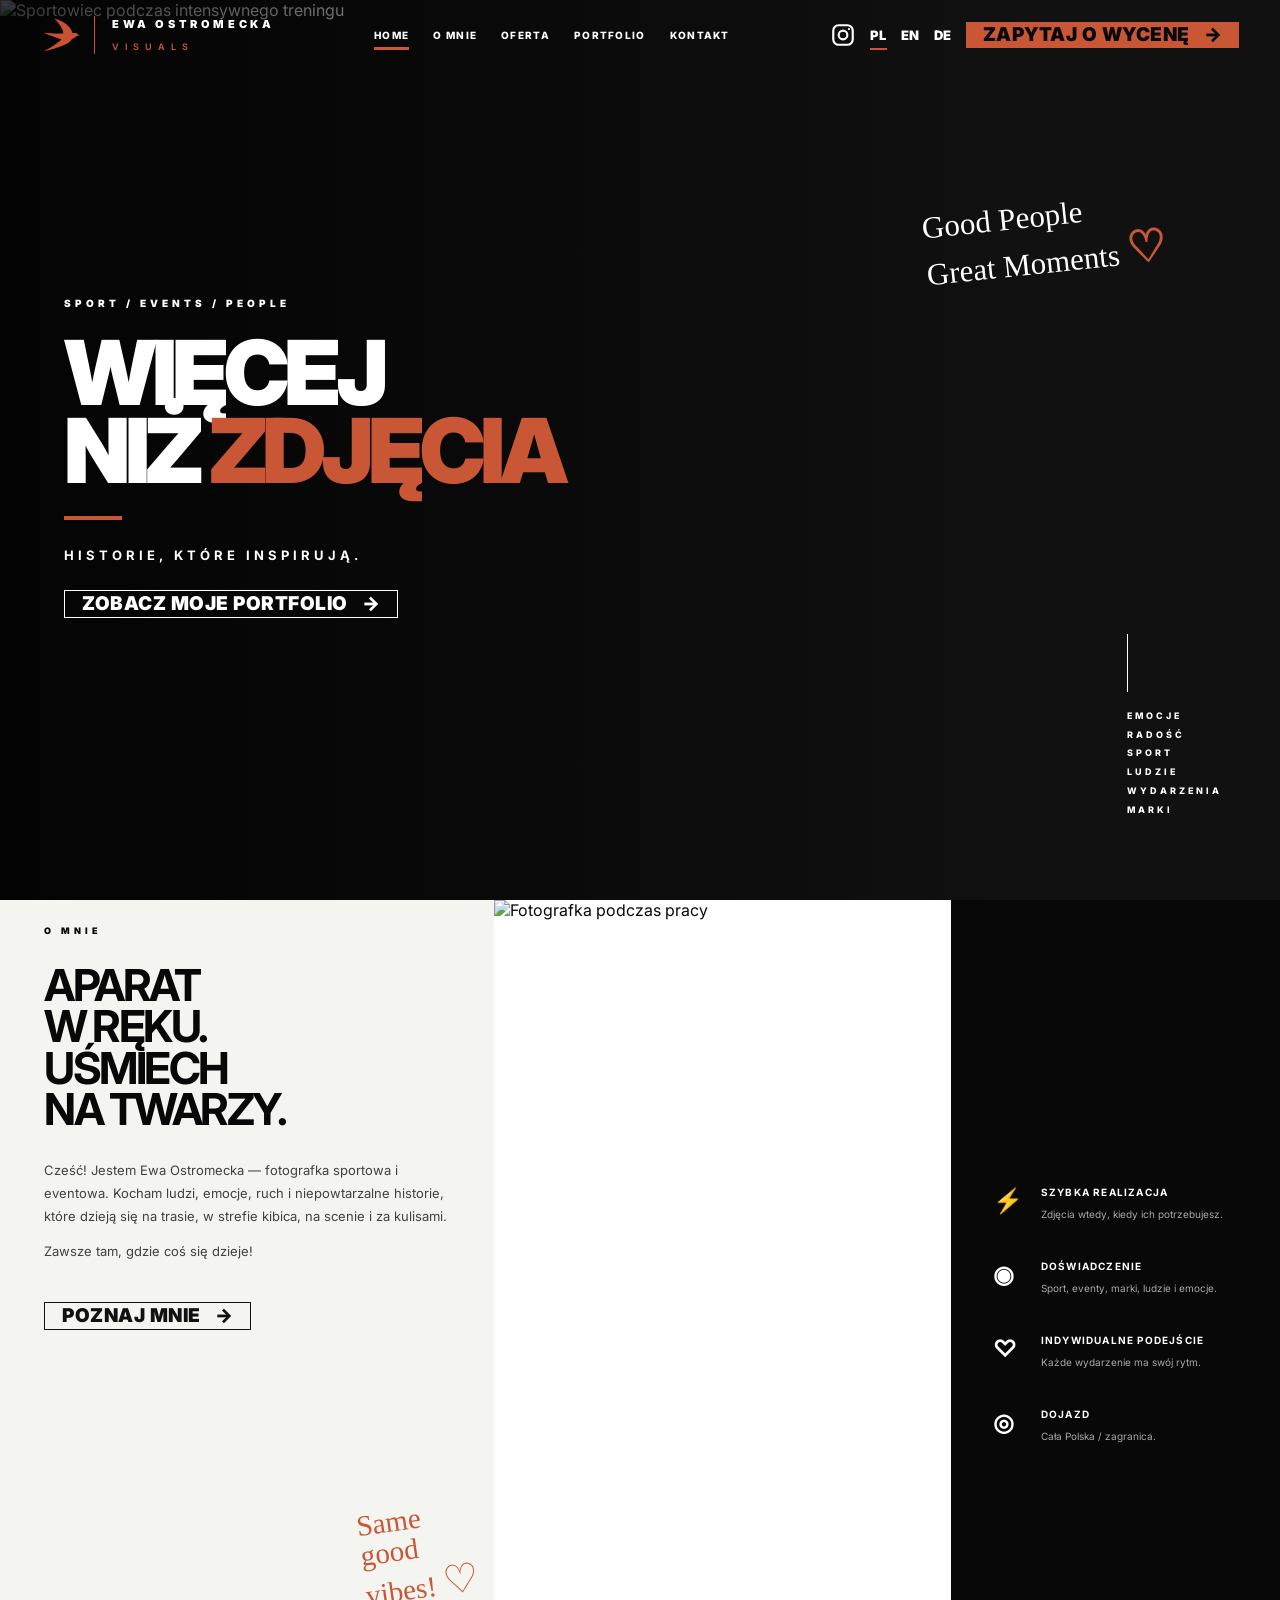
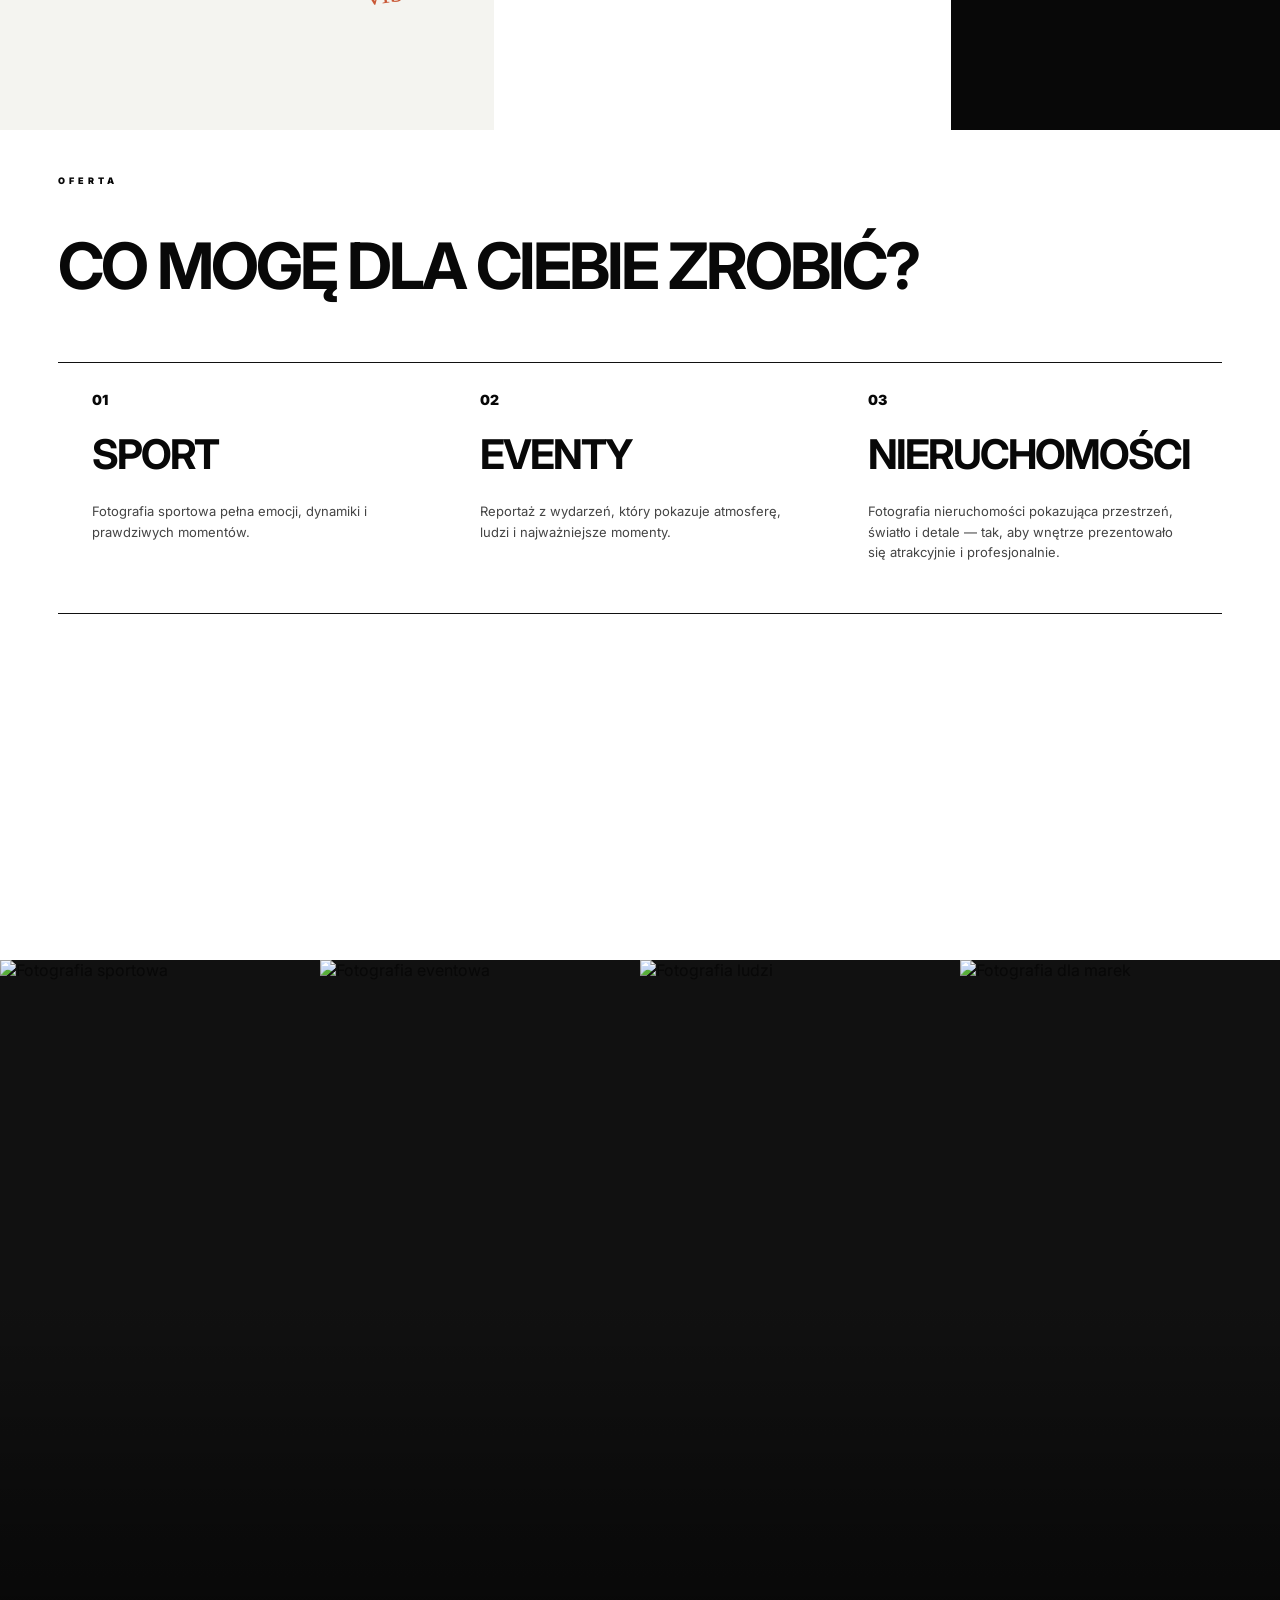
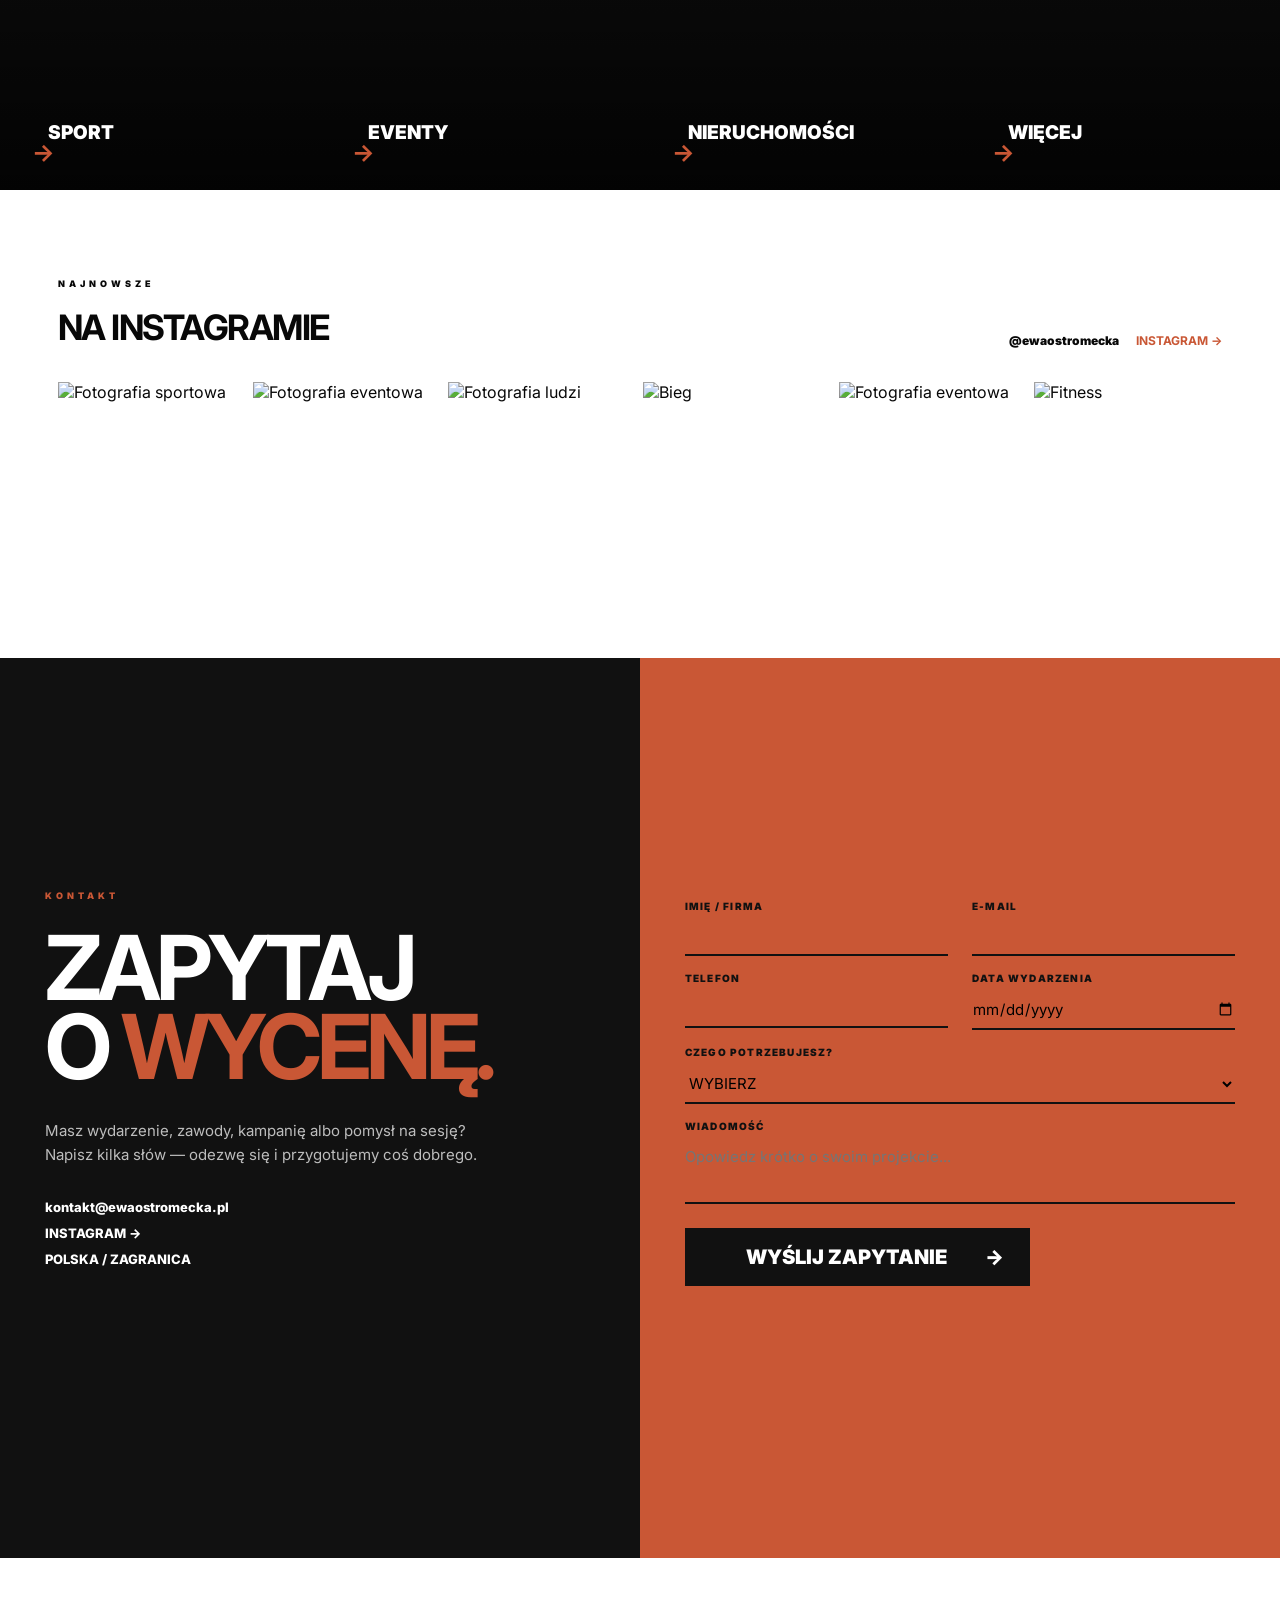
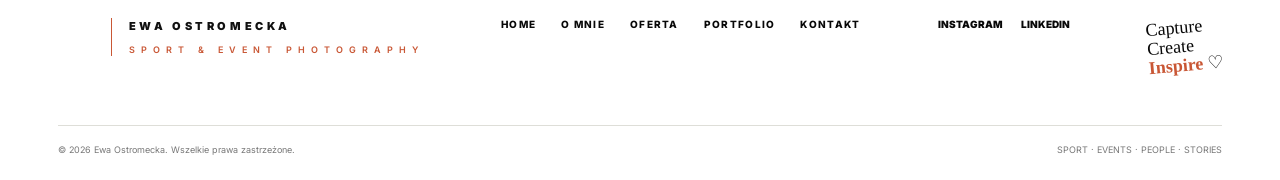
==== commit 4fa01ddf: "Changes" ====
--- a/ewa-ostromecka-site/index.html
+++ b/ewa-ostromecka-site/index.html
@@ -463,15 +463,14 @@
       </span>
 
 
-      <h3 data-i18n="brandsTitle">
-        MARKI
-      </h3>
-
-
-      <p data-i18n="brandsText">
-        Zdjęcia dla marek, klubów i organizatorów,
-        gotowe do wykorzystania w social mediach i reklamie.
-      </p>
+      <h3 data-i18n="realEstateTitle">
+  NIERUCHOMOŚCI
+</h3>
+
+<p data-i18n="realEstateText">
+  Fotografia nieruchomości pokazująca przestrzeń, światło i detale —
+  tak, aby wnętrze prezentowało się atrakcyjnie i profesjonalnie.
+</p>
 
     </article>
 
@@ -544,11 +543,11 @@
     >
 
     <span>
-      <span data-i18n="peopleTitle">
-        LUDZIE
-      </span>
-      <b>→</b>
-    </span>
+  <span data-i18n="realEstateTitle">
+    NIERUCHOMOŚCI
+  </span>
+  <b>→</b>
+</span>
 
   </a>
 
@@ -566,11 +565,11 @@
     >
 
     <span>
-      <span data-i18n="brandsTitle">
-        MARKI
-      </span>
-      <b>→</b>
-    </span>
+  <span data-i18n="moreTitle">
+    WIĘCEJ
+  </span>
+  <b>→</b>
+</span>
 
   </a>
 
@@ -800,8 +799,8 @@
   <option value="" data-i18n="formChoose" disabled selected hidden>WYBIERZ</option>
   <option value="sport" data-i18n="formSport">SPORT</option>
   <option value="event" data-i18n="formEvent">EVENT</option>
-  <option value="people" data-i18n="formPeople">LUDZIE</option>
-  <option value="brand" data-i18n="formBrand">MARKA</option>
+  <option value="people" data-i18n="formPeople">NIERUCHOMOŚCI</option>
+  <option value="brand" data-i18n="formBrand">INNE</option>
   <option value="other" data-i18n="formOther">INNE</option>
 </select>
 </label>
--- a/ewa-ostromecka-site/css/style.css
+++ b/ewa-ostromecka-site/css/style.css
@@ -200,7 +200,7 @@
 
 .category-card img{transition:.6s var(--ease)}.category-card:hover img{transform:scale(1.06)}
 
-.category-card span{position:absolute;z-index:2;bottom:23px;left:24px;color:#fff;font-size:19px;font-weight:900}.category-card b{color:var(--terracotta);font-size:24px;margin-left:8px}
+.category-card span{position:absolute;z-index:2;bottom:23px;left:24px;color:#fff;font-size:19px;font-weight:900;white-space:nowrap}.category-card b{color:var(--terracotta);font-size:24px;margin-left:8px}
 
 .about {
   display: grid;
@@ -346,24 +346,6 @@
   overflow: hidden;
 }
 
-.category-grid {
-  width: 100%;
-  height: 100%;
-
-  display: grid;
-  grid-template-columns: repeat(4, minmax(0, 1fr));
-}
-
-.category-card {
-  width: 100%;
-  height: 100%;
-  min-height: 0;
-
-  position: relative;
-  overflow: hidden;
-}
-
-
 /* =========================================================
    OFFER
 ========================================================= */
@@ -372,20 +354,20 @@
   width: 100%;
   min-height: calc(100dvh - var(--header-height));
 
-  padding: 75px 4.5% 80px;
+  padding:45px 4.5% 80px;
 
   background: #fff;
 }
 
 .offer .section-head {
-  margin-bottom: 45px;
+  margin-bottom: 65px;
 }
 
 .offer .section-head h2 {
   font-size: clamp(40px, 5vw, 68px);
   line-height: .95;
   letter-spacing: -3px;
-  margin-top: 20px;
+  margin-top: 50px;
 }
 
 
@@ -400,22 +382,14 @@
   border-bottom: 1px solid #111;
 }
 
-.offer-card {
-  min-height: 250px;
-
-  padding: 28px 34px 32px;
-
-  border-right: 1px solid #111;
-
-  display: flex;
-  flex-direction: column;
-  justify-content: space-between;
-
-  background: #fff;
-
-  transition:
-    background .25s ease,
-    transform .25s ease;
+.offer-card{
+  min-height:250px;
+  padding:28px 34px 32px;
+  border-right:none;
+  display:grid;
+  grid-template-rows:auto 1fr auto;
+  background:#fff;
+  transition:background .25s ease,transform .25s ease;
 }
 
 .offer-card:last-child {
@@ -431,20 +405,21 @@
   font-weight: 900;
 }
 
-.offer-card h3 {
-  font-size: clamp(32px, 4vw, 55px);
-  line-height: .9;
-  letter-spacing: -2px;
-  margin: 20px 0;
-}
-
-.offer-card p {
-  max-width: 330px;
-
-  font-size: 13px;
-  line-height: 1.6;
-
-  color: #444;
+.offer-card h3{
+  font-size:clamp(30px,3.2vw,48px);
+  line-height:.95;
+  letter-spacing:-2px;
+  margin:0;
+  align-self:center;
+}
+
+.offer-card p{
+  max-width:330px;
+  height:80px;
+  font-size:13px;
+  line-height:1.6;
+  color:#444;
+  margin:0;
 }
 
 
